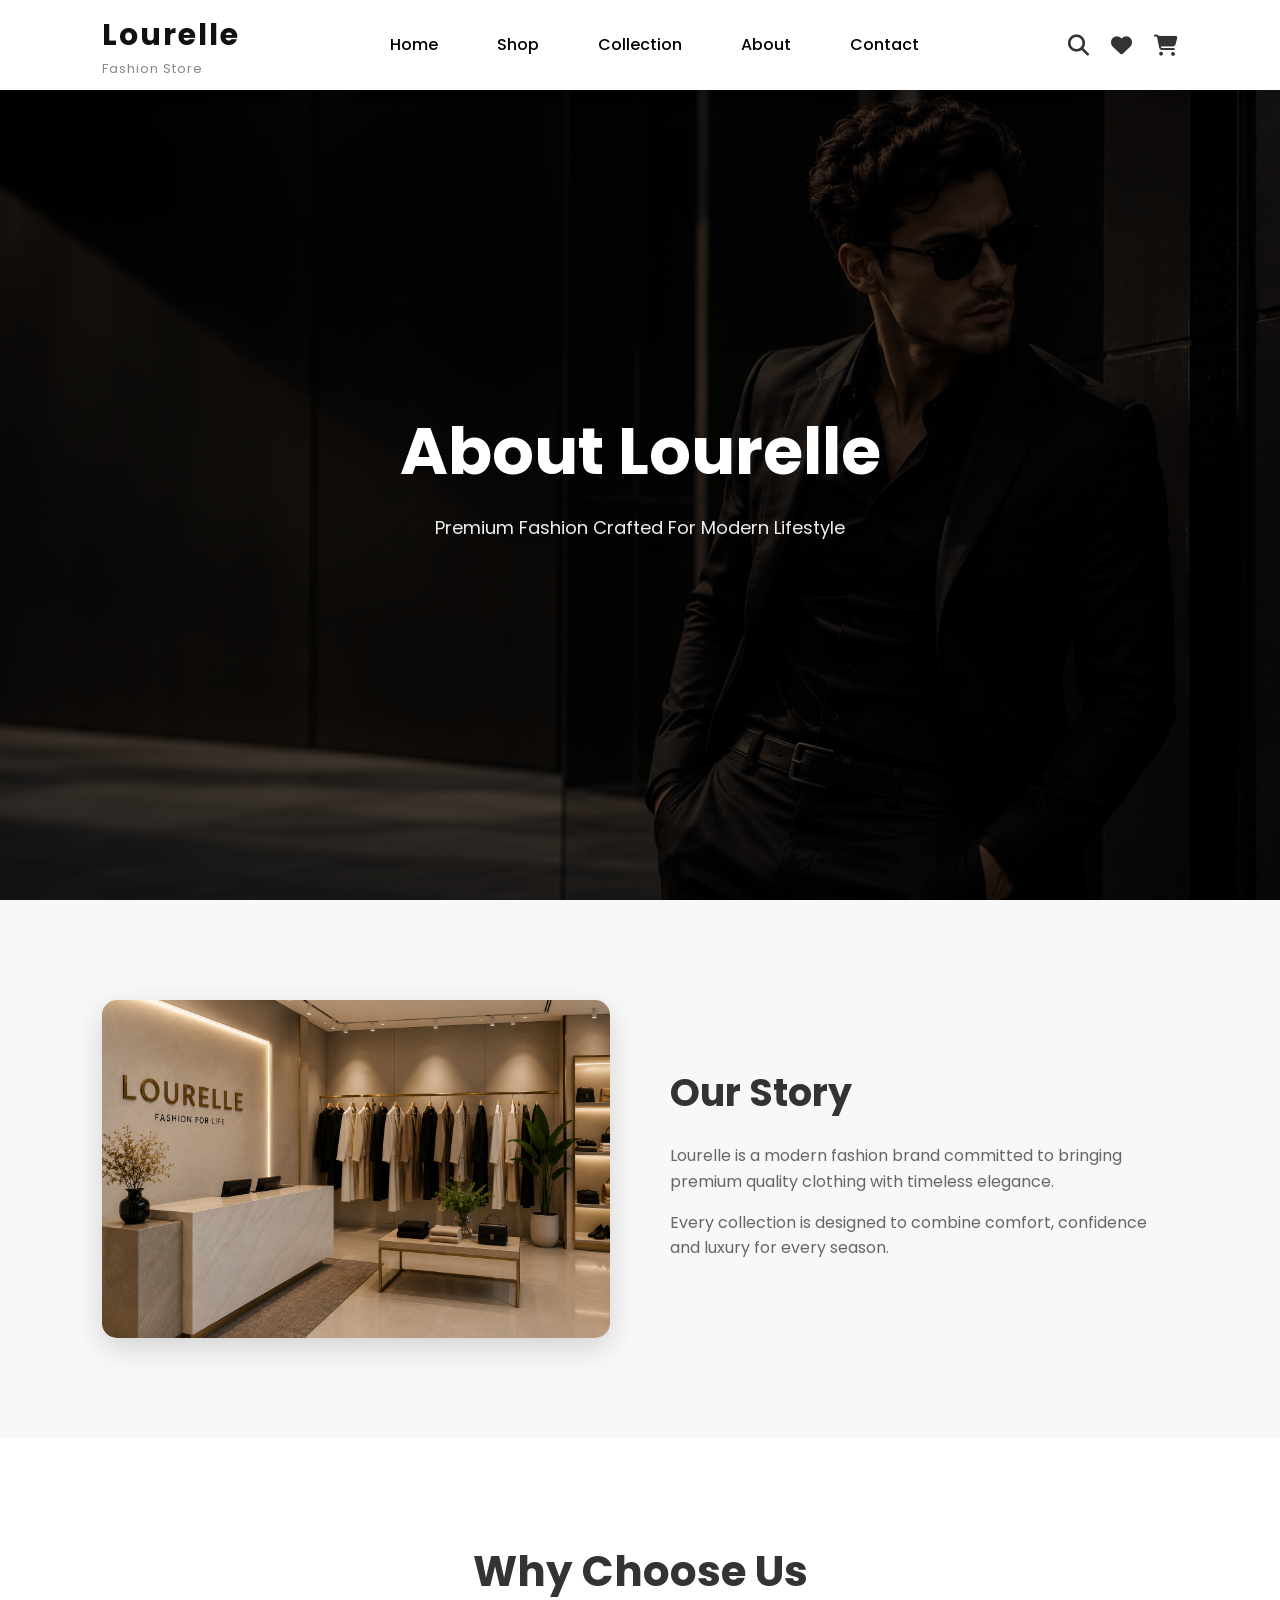
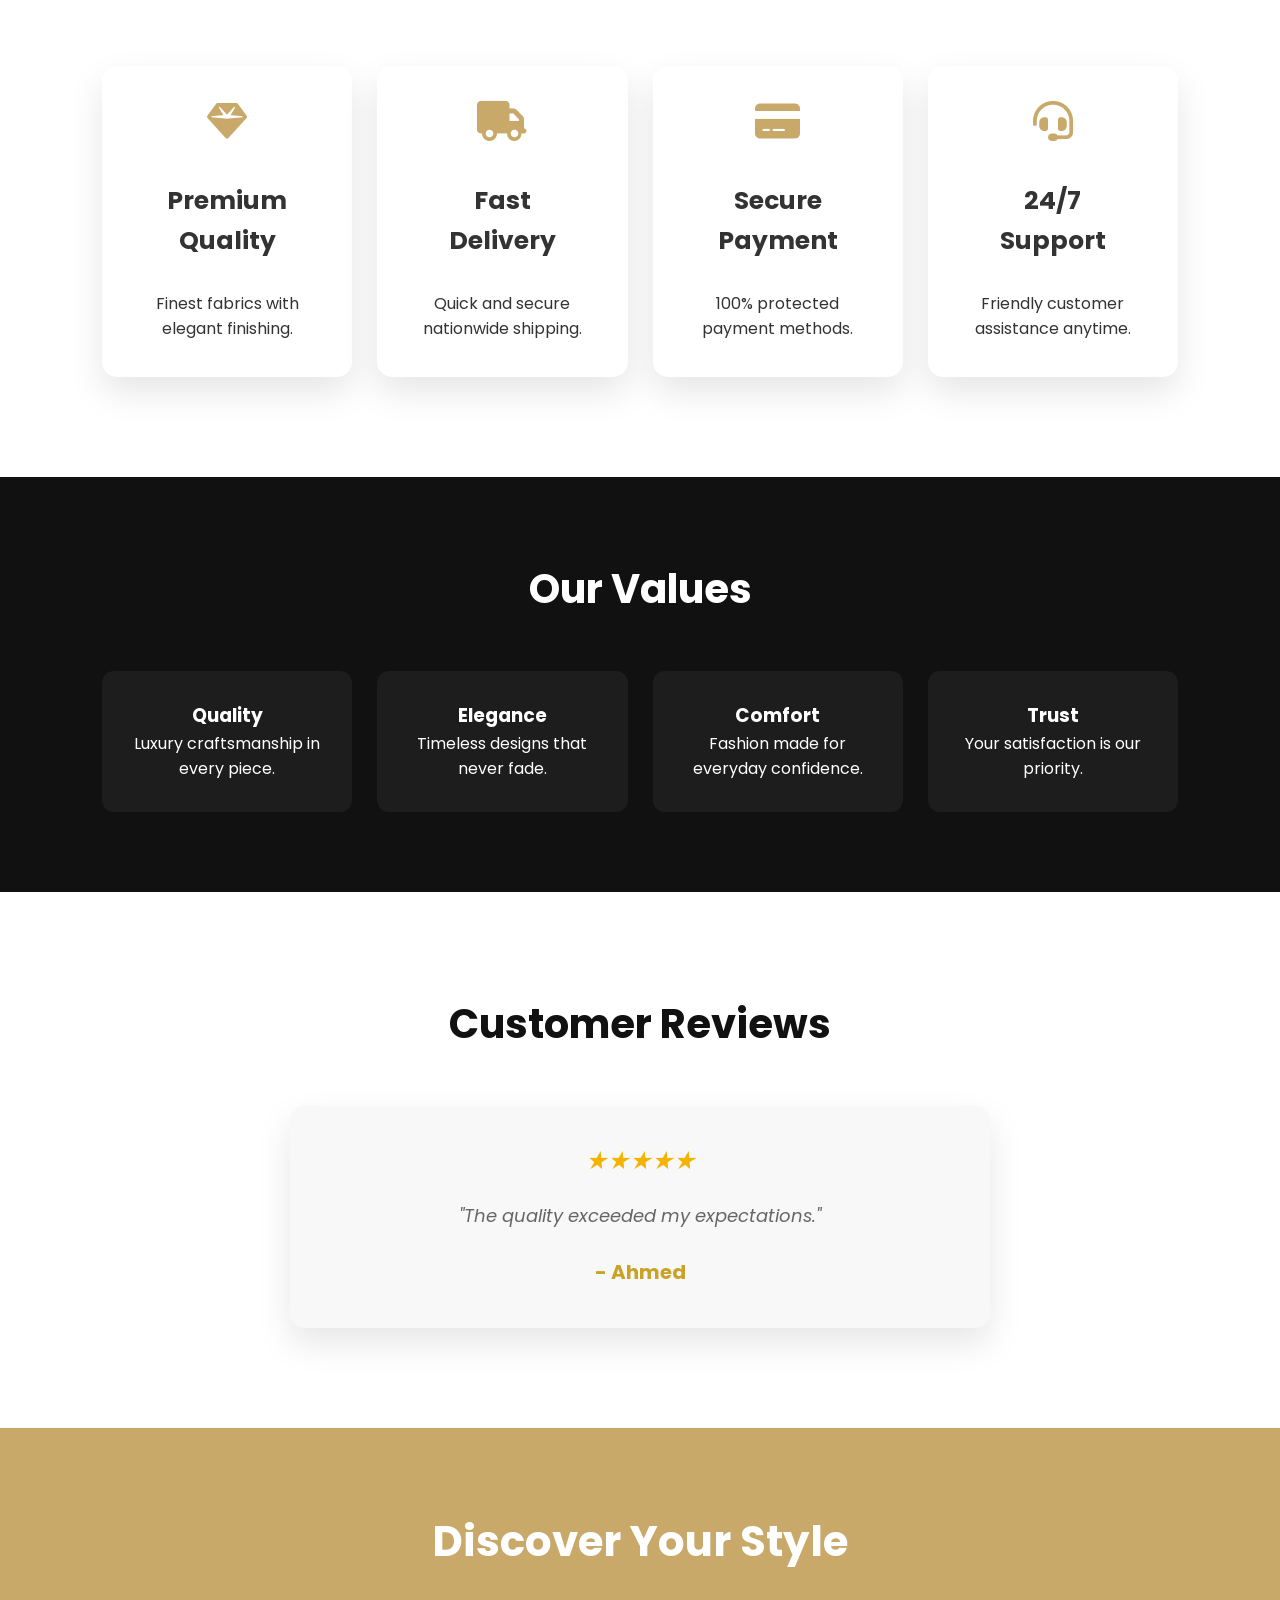
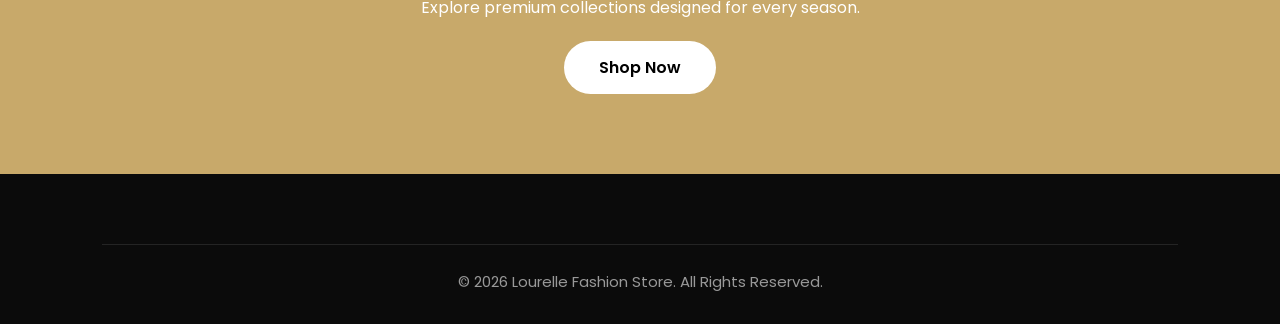
==== about.html @ 708c5191 "lourelle website" ====
<!DOCTYPE html>
<html lang="en">
<head>
    <meta charset="UTF-8">
    <meta name="viewport" content="width=device-width, initial-scale=1.0">

    <title>Lourelle | About Us</title>

    <!-- CSS -->
    <link rel="stylesheet" href="about.css">
    <link rel="stylesheet" href="style.css">
    <!-- Font Awesome -->
    <link rel="stylesheet"
    href="https://cdnjs.cloudflare.com/ajax/libs/font-awesome/6.5.2/css/all.min.css">

    <!-- Google Font -->
    <link href="https://fonts.googleapis.com/css2?family=Poppins:wght@300;400;500;600;700;800&display=swap" rel="stylesheet">
</head>

<body>

<!-- ================= NAVBAR ================= -->

<header>

<div class="logo">
        <h2>Lourelle</h2>
        <span>Fashion Store</span>
    </div>

<nav>

<ul>

<li><a href="index.html">Home</a></li>
<li><a href="shop.html">Shop</a></li>
<li><a href="collection.html">Collection</a></li>
<li><a href="about.html">About</a></li>
<li><a href="contact.html">Contact</a></li>
</ul>
<section id="home"></section>
<section id="shop"></section>
<section id="collection"></section>
<section id="about"></section>
<section id="contact"></section>
</nav>

<div class="icons">

<i class="fa-solid fa-magnifying-glass"></i>

<i class="fa-solid fa-heart"></i>

<i class="fa-solid fa-cart-shopping"></i>

</div>

</header>

<!-- ================= HERO ================= -->

<section class="hero">

    <div class="overlay"></div>

    <div class="hero-content">

        <h1>About Lourelle</h1>

        <p>
            Premium Fashion Crafted For Modern Lifestyle
        </p>

    </div>

</section>

<!-- ================= OUR STORY ================= -->

<section class="story">

    <div class="story-image">

        <img src="about.jpg" alt="About Lourelle">

    </div>

    <div class="story-text">

        <h2>Our Story</h2>

        <p>

            Lourelle is a modern fashion brand committed to
            bringing premium quality clothing with timeless
            elegance.

        </p>

        <p>

            Every collection is designed to combine comfort,
            confidence and luxury for every season.

        </p>

    </div>

</section>

<!-- ================= WHY CHOOSE US ================= -->

<section class="why">

    <h2>Why Choose Us</h2>

    <div class="cards">

        <div class="card">

            <i class="fas fa-gem"></i>

            <h3>Premium Quality</h3>

            <p>Finest fabrics with elegant finishing.</p>

        </div>

        <div class="card">

            <i class="fas fa-truck"></i>

            <h3>Fast Delivery</h3>

            <p>Quick and secure nationwide shipping.</p>

        </div>

        <div class="card">

            <i class="fas fa-credit-card"></i>

            <h3>Secure Payment</h3>

            <p>100% protected payment methods.</p>

        </div>

        <div class="card">

            <i class="fas fa-headset"></i>

            <h3>24/7 Support</h3>

            <p>Friendly customer assistance anytime.</p>

        </div>

    </div>

</section>

<!-- ================= COLLECTION ================= -->


<!-- ================= VALUES ================= -->

<section class="values">

<h2>Our Values</h2>

<div class="value-box">

<div>

<h3>Quality</h3>

<p>Luxury craftsmanship in every piece.</p>

</div>

<div>

<h3>Elegance</h3>

<p>Timeless designs that never fade.</p>

</div>

<div>

<h3>Comfort</h3>

<p>Fashion made for everyday confidence.</p>

</div>

<div>

<h3>Trust</h3>

<p>Your satisfaction is our priority.</p>

</div>

</div>

</section>

<!-- ================= TESTIMONIAL ================= -->

<section class="testimonial">

<h2>Customer Reviews</h2>

<div class="review">

<p>

★★★★★

</p>

<p>

"The quality exceeded my expectations."

</p>

<h4>- Ahmed</h4>

</div>

</section>

<!-- ================= CTA ================= -->

<section class="cta">

<h2>Discover Your Style</h2>

<p>

Explore premium collections designed for every season.

</p>

<a href="shop.html">

Shop Now

</a>

</section>

<!-- ================= FOOTER ================= -->

<footer>

<p>

© 2026 Lourelle Fashion Store.

All Rights Reserved.

</p>

</footer>

<script src="about.js"></script>

</body>
</html>
---- about.css ----
/* ===========================
   GOOGLE FONT
=========================== */
@import url('https://fonts.googleapis.com/css2?family=Poppins:wght@300;400;500;600;700;800&display=swap');

/* ===========================
   RESET
=========================== */
*{
    margin:0;
    padding:0;
    box-sizing:border-box;
    font-family:'Poppins',sans-serif;
}

html{
    scroll-behavior:smooth;
}

body{
    background:#f8f8f8;
    color:#222;
    line-height:1.6;
}

/* ===========================
   HEADER
=========================== */
/* 
header{
    position: fixed;
    top: 0;
    left: 0;
    width: 100%;
    height: 90px;
    background: #fff;
    display: flex;
    align-items: center;
    padding: 0 8%;
    box-shadow: 0 3px 15px rgba(0,0,0,.08);
    z-index: 1000;
}

.logo h2{
    font-size:30px;
    color:#111;
    font-weight:700;
    letter-spacing:2px;
}

.logo span{
    display:block;
    font-size:13px;
    color:#888;
    letter-spacing:1px;
}

nav nav ul{

    display:flex;

    gap:35px;
}

nav{
display:flex;
gap:25px;
}

nav a{
text-align: center;
color:#000000;
;
}

nav a:hover,
nav a.active{

    color:#c0275c;

}

nav a::after{

    content:"";
    position:absolute;
    left:0;
    bottom:-8px;
    width:0;
    height:2px;
    background:#c89b3c;
    transition:.3s;

}

nav a:hover::after,
nav a.active::after{

    width:100%;

} */



/* ===========================
   HERO
=========================== */

.hero{
    height:90vh;
    background:url("about.jpg") center/cover no-repeat;
    position:relative;
    display:flex;
    justify-content:center;
    align-items:center;
    text-align:center;
}

.overlay{
    position:absolute;
    inset:0;
    background:rgba(0,0,0,.45);
}

.hero-content{
    position:relative;
    color:#fff;
    z-index:2;
}

.hero-content h1{
    font-size:60px;
    margin-bottom:15px;
}

.hero-content p{
    font-size:22px;
}

/* ===========================
   STORY
=========================== */

.story{
    padding:100px 8%;
    display:grid;
    grid-template-columns:1fr 1fr;
    gap:60px;
    align-items:center;
}

.story img{
    width:100%;
    border-radius:15px;
    box-shadow:0 10px 30px rgba(0,0,0,.15);
}

.story h2{
    font-size:38px;
    margin-bottom:20px;
}

.story p{
    color:#666;
    margin-bottom:15px;
}

/* ===========================
   WHY US
=========================== */

.why{
    padding:80px 8%;
    text-align:center;
}

.why h2{
    font-size:40px;
    margin-bottom:50px;
}

.cards{
    display:grid;
    grid-template-columns:repeat(auto-fit,minmax(220px,1fr));
    gap:25px;
}

.card{
    background:#fff;
    padding:35px;
    border-radius:15px;
    transition:.4s;
    box-shadow:0 5px 15px rgba(0,0,0,.08);
}

.card:hover{
    transform:translateY(-10px);
}

.card i{
    font-size:40px;
    color:#C8A96A;
    margin-bottom:20px;
}

.card h3{
    margin-bottom:10px;
}

/* ===========================
   COLLECTION
=========================== */

.collections{
    padding:80px 8%;
    text-align:center;
}

.collections h2{
    font-size:40px;
    margin-bottom:50px;
}

.collection-grid{
    display:grid;
    grid-template-columns:repeat(auto-fit,minmax(250px,1fr));
    gap:25px;
}

.collection-card{
    background:#fff;
    border-radius:15px;
    overflow:hidden;
    box-shadow:0 5px 15px rgba(0,0,0,.08);
    transition:.4s;
}

.collection-card:hover{
    transform:scale(1.03);
}

.collection-card img{
    width:100%;
    height:280px;
    object-fit:cover;
}

.collection-card h3{
    padding:20px;
}

/* ===========================
   VALUES
=========================== */

.values{
    padding:80px 8%;
    background:#111;
    color:#fff;
    text-align:center;
}

.values h2{
    font-size:40px;
    margin-bottom:50px;
}

.value-box{
    display:grid;
    grid-template-columns:repeat(auto-fit,minmax(220px,1fr));
    gap:25px;
}

.value-box div{
    background:#1d1d1d;
    padding:30px;
    border-radius:12px;
}

/* ===========================
   TESTIMONIAL
=========================== */

.testimonial{
    padding:80px 8%;
    text-align:center;
}

.review{
    max-width:700px;
    margin:auto;
    background:#fff;
    padding:40px;
    border-radius:15px;
    box-shadow:0 5px 15px rgba(0,0,0,.08);
}

.review p:first-child{
    color:#f5b301;
    font-size:25px;
}

/* ===========================
   CTA
=========================== */

.cta{
    background:#C8A96A;
    color:#fff;
    text-align:center;
    padding:80px 8%;
}

.cta h2{
    font-size:42px;
}

.cta p{
    margin:20px 0;
}

.cta a{
    display:inline-block;
    padding:14px 35px;
    background:#fff;
    color:#000;
    text-decoration:none;
    border-radius:30px;
    transition:.3s;
    font-weight:600;
}

.cta a:hover{
    background:#000;
    color:#fff;
}

/* ===========================
   FOOTER
=========================== */

footer{
    background:#111;
    color:#fff;
    text-align:center;
    padding:25px;
}

/* ===========================
   RESPONSIVE
=========================== */

@media(max-width:991px){

header{
    flex-direction:column;
    padding:20px;
}

nav{
    margin-top:15px;
}

.story{
    grid-template-columns:1fr;
}

.hero-content h1{
    font-size:45px;
}

}

@media(max-width:768px){

nav a{
    margin:0 10px;
    font-size:15px;
}

.hero{
    height:70vh;
}

.hero-content h1{
    font-size:34px;
}

.hero-content p{
    font-size:18px;
}

.story,
.why,
.collections,
.values,
.testimonial,
.cta{
    padding:60px 5%;
}

}
---- style.css ----
*{
    margin:0;
    padding:0;
    box-sizing:border-box;
}

html{
    scroll-behavior:smooth;
}

body{
    font-family:'Poppins',sans-serif;
    background:#f8f8f8;
    color:#333;
    overflow-x:hidden;
}

img{
    width:100%;
    display:block;
}

a{
    text-decoration:none;
}

ul{
    list-style:none;
}

button{
    border:none;
    outline:none;
    cursor:pointer;
    font-family:inherit;
}



:root{

    --gold:#C9A227;
    --black:#111111;
    --white:#ffffff;
    --gray:#666666;
    --light:#f8f8f8;

    --shadow:
    0 15px 35px rgba(0,0,0,.1);

    --transition:.4s ease;
}


.container{

    width:90%;
    max-width:1300px;

    margin:auto;

}

header{

    width:100%;

    height:90px;

    background:#fff;

    display:flex;

    justify-content:space-between;

    align-items:center;

    padding:0 8%;

    position:sticky;

    top:0;

    z-index:999;

    box-shadow:0 2px 15px rgba(0,0,0,.08);

}



.logo h2{
    font-size:30px;
    color:#111;
    font-weight:700;
    letter-spacing:2px;
}

.logo span{
    display:block;
    font-size:13px;
    color:#888;
    letter-spacing:1px;
}




nav ul{

    display:flex;

    gap:35px;

}

nav ul li a{
    color: #000000;
    font-weight: 500;
    text-decoration: none;
    padding: 8px 12px;
    transition: all 0.3s ease;
    position: relative;
}   

/* Hover effect */
nav ul li a:hover{
    color: #ff4d6d;
}

/* Active link style */
nav ul li a.active{
    color: #ff4d6d;
}

/* Underline animation */
nav ul li a::after{
    content: "";
    position: absolute;
    left: 0;
    bottom: 0;
    width: 0%;
    height: 2px;
    background: #ff4d6d;
    transition: 0.3s;
}

nav ul li a:hover::after{
    width: 100%;
}
.icons{

    display:flex;

    gap:22px;

}

.icons i{

    font-size:21px;

    color:#333;

    cursor:pointer;

    transition:.3s;

}

.icons i:hover{

    color:var(--gold);

    transform:translateY(-4px);

}


.hero{

    min-height:90vh;

    display:flex;

    justify-content:center;

    align-items:center;

    text-align:center;

    background:linear-gradient(rgba(0,0,0,.45),
    rgba(0,0,0,.45)),
    url(hero\ image.png);

    background-size:cover;

    background-position:center;

    background-repeat:no-repeat;

}

.hero-content{

    width:750px;

}

.hero-content h1{

    color:#fff;

    font-size:65px;

    line-height:80px;

    margin-bottom:20px;

}

.hero-content p{

    color:#eee;

    font-size:18px;

    line-height:32px;

    margin-bottom:35px;

}


.hero button{

    padding:18px 45px;

    background:var(--gold);

    color:#fff;

    border-radius:50px;

    font-size:17px;

    font-weight:600;

    transition:var(--transition);

}

.hero button:hover{

    background:#fff;

    color:#111;

    transform:translateY(-5px);

}   

.testimonial{
    padding:100px 8%;
    background:#fff;
    text-align:center;
}

.testimonial h2{
    font-size:40px;
    color:var(--black);
    margin-bottom:50px;
}

.review{
    max-width:700px;
    margin:auto;
    background:#f8f8f8;
    padding:40px;
    border-radius:15px;
    box-shadow:var(--shadow);
    transition:var(--transition);
}

.review:hover{
    transform:translateY(-10px);
}

.review p{
    font-size:18px;
    color:var(--gray);
    line-height:30px;
    margin-bottom:25px;
    font-style:italic;
}

.review h4{
    color:var(--gold);
    font-size:20px;
}

.newsletter{
    padding:90px 8%;
    background:var(--black);
    text-align:center;
}

.newsletter h2{
    color:#fff;
    font-size:40px;
    margin-bottom:15px;
}

.newsletter p{
    color:#ddd;
    margin-bottom:35px;
}

.newsletter form{
    display:flex;
    justify-content:center;
    align-items:center;
    gap:15px;
    flex-wrap:wrap;
}

.newsletter input{
    width:420px;
    max-width:100%;
    padding:18px 20px;
    border:none;
    border-radius:50px;
    outline:none;
    font-size:16px;
}

.newsletter button{
    padding:18px 35px;
    background:var(--gold);
    color:#fff;
    border-radius:50px;
    font-size:16px;
    font-weight:600;
    transition:var(--transition);
}

.newsletter button:hover{
    background:#fff;
    color:var(--black);
}


footer{
    background:#0b0b0b;
    color:#fff;
    padding:70px 8% 30px;
    text-align:center;
}

.footer-logo h2{
    font-size:34px;
    margin-bottom:25px;
    letter-spacing:2px;
}

.footer-links{
    display:flex;
    justify-content:center;
    gap:35px;
    flex-wrap:wrap;
    margin-bottom:35px;
}

.footer-links a{
    color:#ddd;
    transition:var(--transition);
    font-size:16px;
}

.footer-links a:hover{
    color:var(--gold);
}

.social{
    display:flex;
    justify-content:center;
    gap:20px;
    margin-bottom:30px;
}

.social i{
    width:50px;
    height:50px;
    background:#1a1a1a;
    border-radius:50%;
    display:flex;
    justify-content:center;
    align-items:center;
    font-size:20px;
    cursor:pointer;
    transition:var(--transition);
}

.social i:hover{
    background:var(--gold);
    transform:translateY(-6px);
}

footer p{
    color:#999;
    font-size:15px;
    border-top:1px solid rgba(255,255,255,.1);
    padding-top:25px;
}


button{
    transition:all .3s ease;
}

button:active{
    transform:scale(.95);
}

img{
    transition:var(--transition);
}

.card:hover img,
.product-card:hover img{
    transform:scale(1.08);
}

html::-webkit-scrollbar{
    width:10px;
}

html::-webkit-scrollbar-thumb{
    background:var(--gold);
    border-radius:10px;
}

html::-webkit-scrollbar-track{
    background:#eee;
}


.categories{
    padding:100px 8%;
    background:#fff;
}

.categories h2{
    text-align:center;
    font-size:42px;
    margin-bottom:60px;
    color:var(--black);
}

.category-container{
    display:grid;
    grid-template-columns:repeat(3,1fr);
    gap:30px;
}

.card{
    background:#fff;
    border-radius:15px;
    overflow:hidden;
    box-shadow:var(--shadow);
    transition:var(--transition);
    cursor:pointer;
}

.card:hover{
    transform:translateY(-10px);
}

.card img{
    height:320px;
    object-fit:cover;
}

.card h3{
    text-align:center;
    padding:20px;
    font-size:25px;
}



.featured{
    padding:100px 8%;
    background:#f8f8f8;
}

.featured h2{
    text-align:center;
    font-size:42px;
    margin-bottom:60px;
}

.product-container{
    display:grid;
    grid-template-columns:repeat(4,1fr);
    gap:30px;
}

.product-card{
    background:#fff;
    border-radius:15px;
    overflow:hidden;
    text-align:center;
    box-shadow:var(--shadow);
    transition:var(--transition)
}

.product-card:hover{
    transform:translateY(-10px);
}

.product-card img{
    height:260px;
    object-fit:cover;
}

.product-card h3{
    margin:20px 0 10px;
}

.product-card p{
    color:var(--gold);
    font-size:22px;
    margin-bottom:20px;
    font-weight:600;
}

.product-card button{
    margin-bottom:25px;
    padding:14px 35px;
    background:var(--gold);
    color:#fff;
    border-radius:30px;
}

.product-card button:hover{
    background:var(--black);
}













.why{
    padding:100px 8%;
    background:#fff;
}

.why h2{
    text-align:center;
    font-size:42px;
    margin-bottom:60px;
}

.why-container{
    display:grid;
    grid-template-columns:repeat(4,1fr);
    gap:30px;
}

.box{
    background:#f8f8f8;
    text-align:center;
    padding:40px 20px;
    border-radius:15px;
    transition:.4s;
}

.box:hover{
    background:var(--gold);
    color:#fff;
}

.box i{
    font-size:45px;
    margin-bottom:20px;
}

.box h3{
    font-size:22px;
}
nav ul li a.active{
    color: var(--gold);
}

nav ul li a.active::after{
    width: 100%;
}

.topBtn:hover{
    background:#111 !important;
}
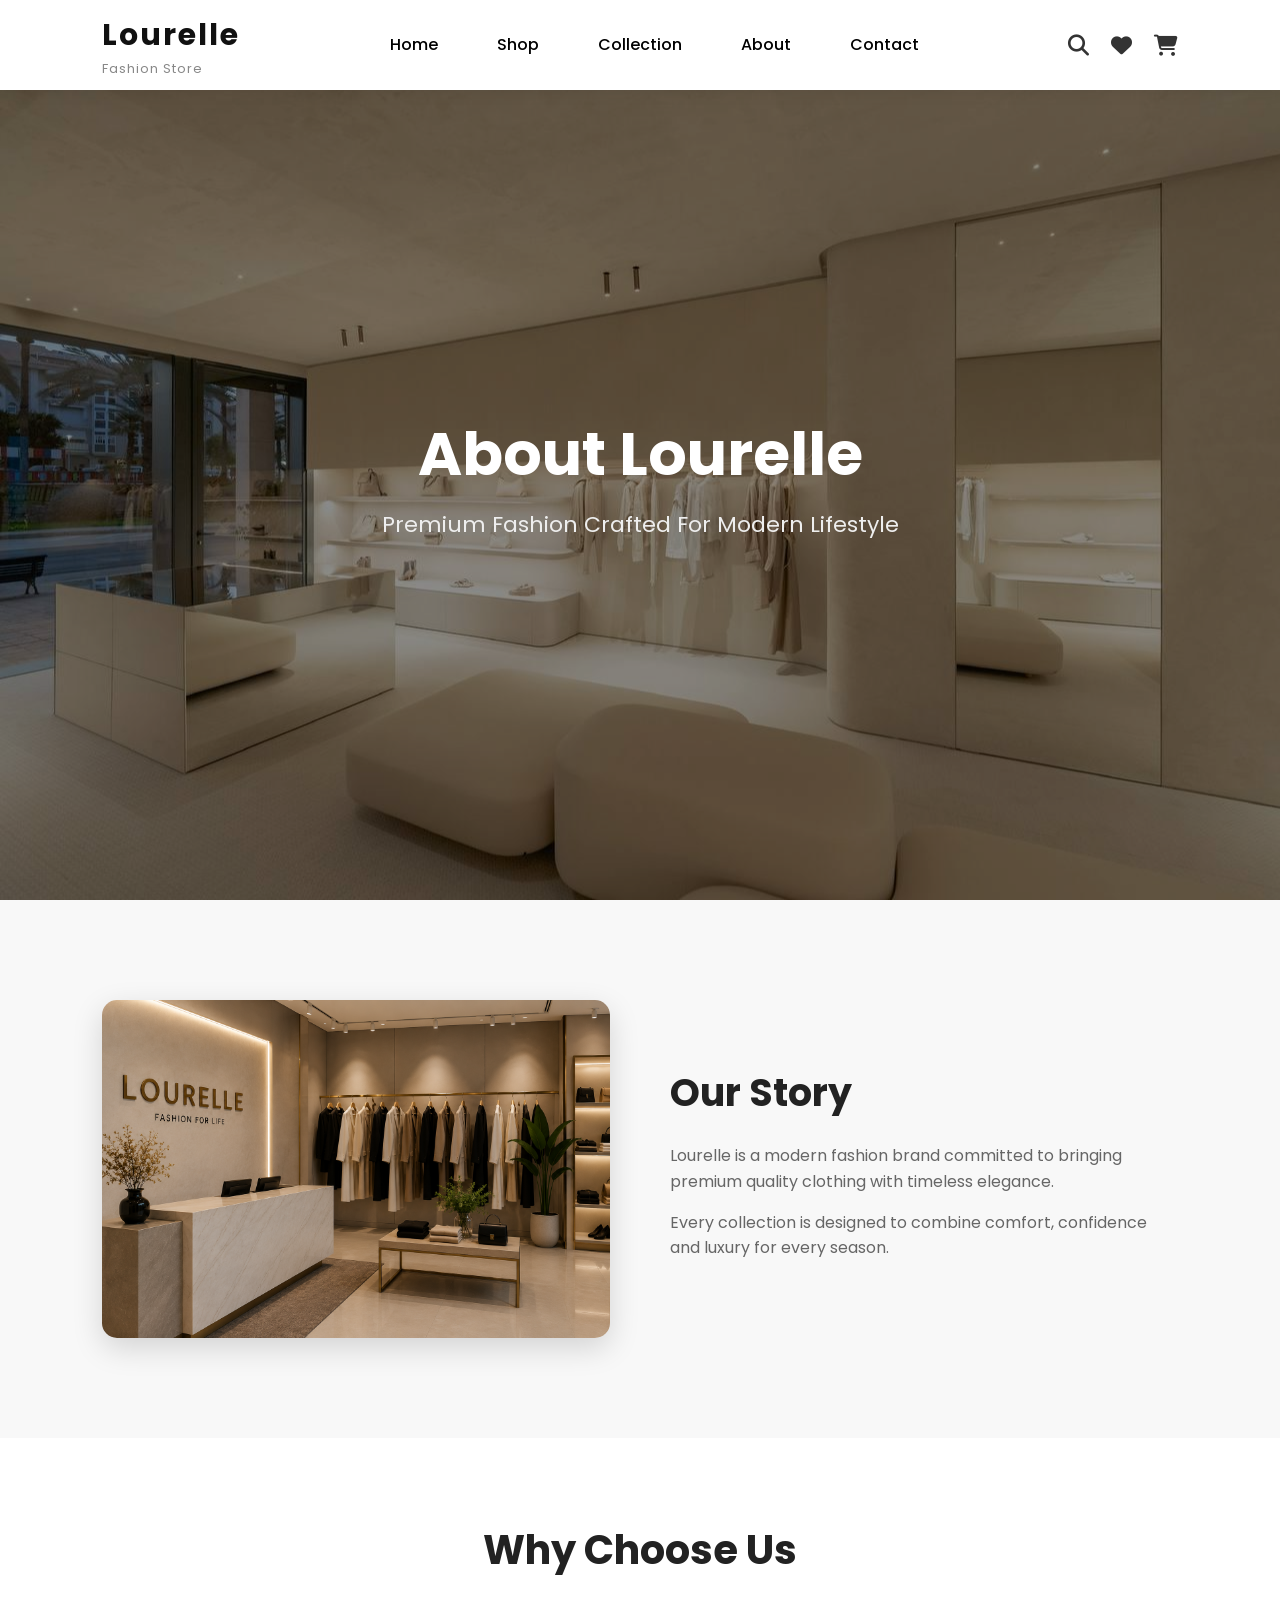
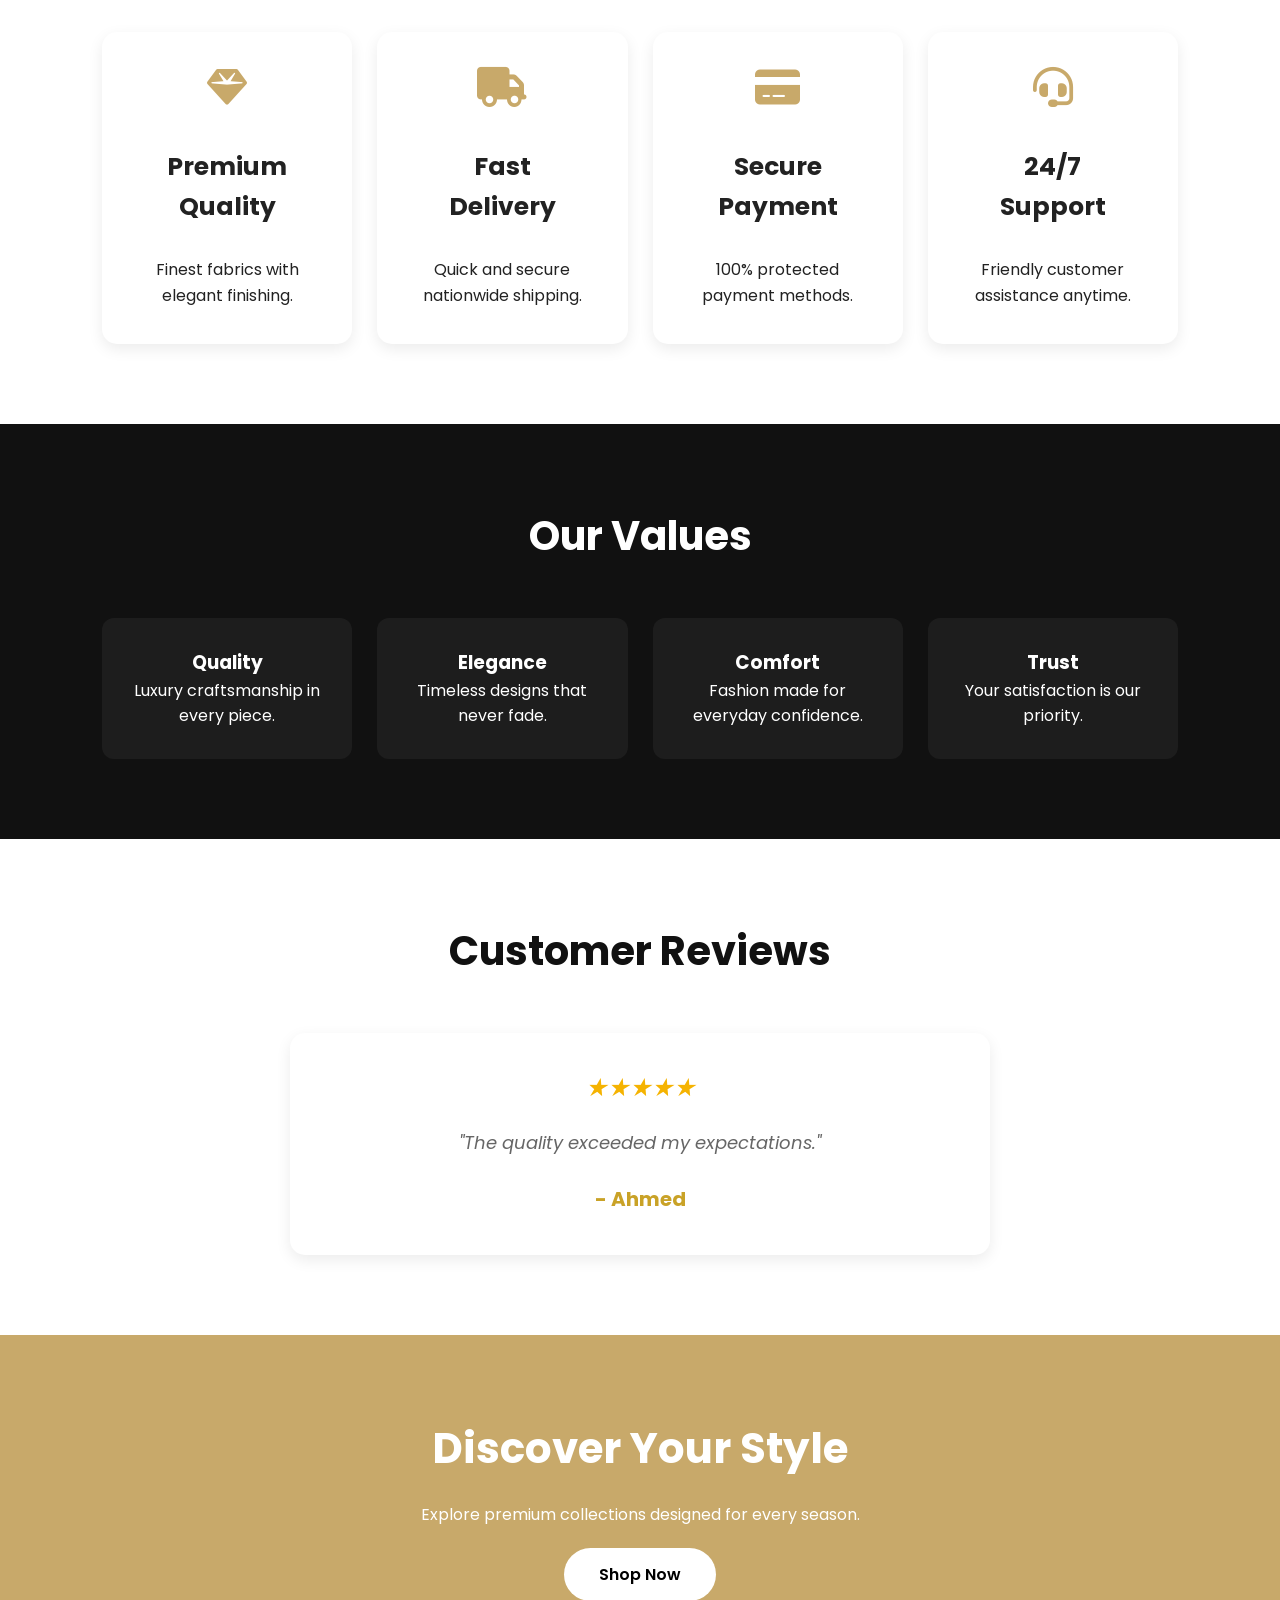
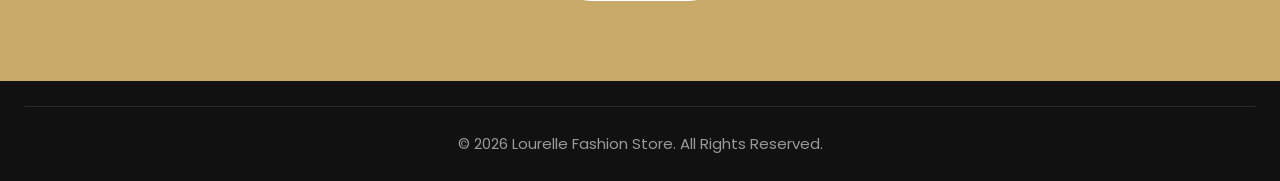
==== commit 9686a963: "better UI" ====
--- a/about.html
+++ b/about.html
@@ -7,8 +7,8 @@
     <title>Lourelle | About Us</title>
 
     <!-- CSS -->
+    <link rel="stylesheet" href="style.css">
     <link rel="stylesheet" href="about.css">
-    <link rel="stylesheet" href="style.css">
     <!-- Font Awesome -->
     <link rel="stylesheet"
     href="https://cdnjs.cloudflare.com/ajax/libs/font-awesome/6.5.2/css/all.min.css">
@@ -60,13 +60,14 @@
 <!-- ================= HERO ================= -->
 
 <section class="hero">
-
+    
     <div class="overlay"></div>
-
+    
     <div class="hero-content">
-
+        
         <h1>About Lourelle</h1>
-
+        
+       
         <p>
             Premium Fashion Crafted For Modern Lifestyle
         </p>
--- a/style.css
+++ b/style.css
@@ -128,12 +128,6 @@
     color: #ff4d6d;
 }
 
-/* Active link style */
-nav ul li a.active{
-    color: #ff4d6d;
-}
-
-/* Underline animation */
 nav ul li a::after{
     content: "";
     position: absolute;
@@ -298,6 +292,9 @@
     color:var(--gold);
     font-size:20px;
 }
+.reviews h2{
+    text-align: center;
+}
 
 .newsletter{
     padding:90px 8%;
@@ -463,7 +460,7 @@
     gap:30px;
 }
 
-.card{
+ .card{
     background:#fff;
     border-radius:15px;
     overflow:hidden;
@@ -472,16 +469,16 @@
     cursor:pointer;
 }
 
-.card:hover{
+ .card:hover{
     transform:translateY(-10px);
 }
 
-.card img{
+ .card img{
     height:320px;
     object-fit:cover;
 }
 
-.card h3{
+ .card h3{
     text-align:center;
     padding:20px;
     font-size:25px;
@@ -506,7 +503,7 @@
     gap:30px;
 }
 
-.product-card{
+ .product-card{
     background:#fff;
     border-radius:15px;
     overflow:hidden;
@@ -519,23 +516,23 @@
     transform:translateY(-10px);
 }
 
-.product-card img{
+ .product-card img{
     height:260px;
     object-fit:cover;
 }
 
-.product-card h3{
+ .product-card h3{
     margin:20px 0 10px;
 }
 
-.product-card p{
+ .product-card p{
     color:var(--gold);
     font-size:22px;
     margin-bottom:20px;
     font-weight:600;
 }
 
-.product-card button{
+ .product-card button{
     margin-bottom:25px;
     padding:14px 35px;
     background:var(--gold);
@@ -546,16 +543,6 @@
 .product-card button:hover{
     background:var(--black);
 }
-
-
-
-
-
-
-
-
-
-
 
 
 
@@ -584,28 +571,18 @@
     transition:.4s;
 }
 
-.box:hover{
+ .box:hover{
     background:var(--gold);
     color:#fff;
 }
 
-.box i{
+ .box i{
     font-size:45px;
     margin-bottom:20px;
 }
 
-.box h3{
+ .box h3{
     font-size:22px;
 }
-nav ul li a.active{
-    color: var(--gold);
-}
-
-nav ul li a.active::after{
-    width: 100%;
-}
-
-.topBtn:hover{
-    background:#111 !important;
-}
-
+
+
--- a/about.css
+++ b/about.css
@@ -107,19 +107,23 @@
 =========================== */
 
 .hero{
-    height:90vh;
-    background:url("about.jpg") center/cover no-repeat;
-    position:relative;
-    display:flex;
-    justify-content:center;
-    align-items:center;
-    text-align:center;
-}
+    height: 90vh;
+    background-image: url("about lourelle.jpg");
+    background-size: cover;
+    background-position: center;
+    background-repeat: no-repeat;
+
+    display: flex;
+    justify-content: center;
+    align-items: center;
+    position: relative;
+}
+
 
 .overlay{
     position:absolute;
     inset:0;
-    background:rgba(0,0,0,.45);
+    background: rgba(0,0,0,0.45);
 }
 
 .hero-content{
